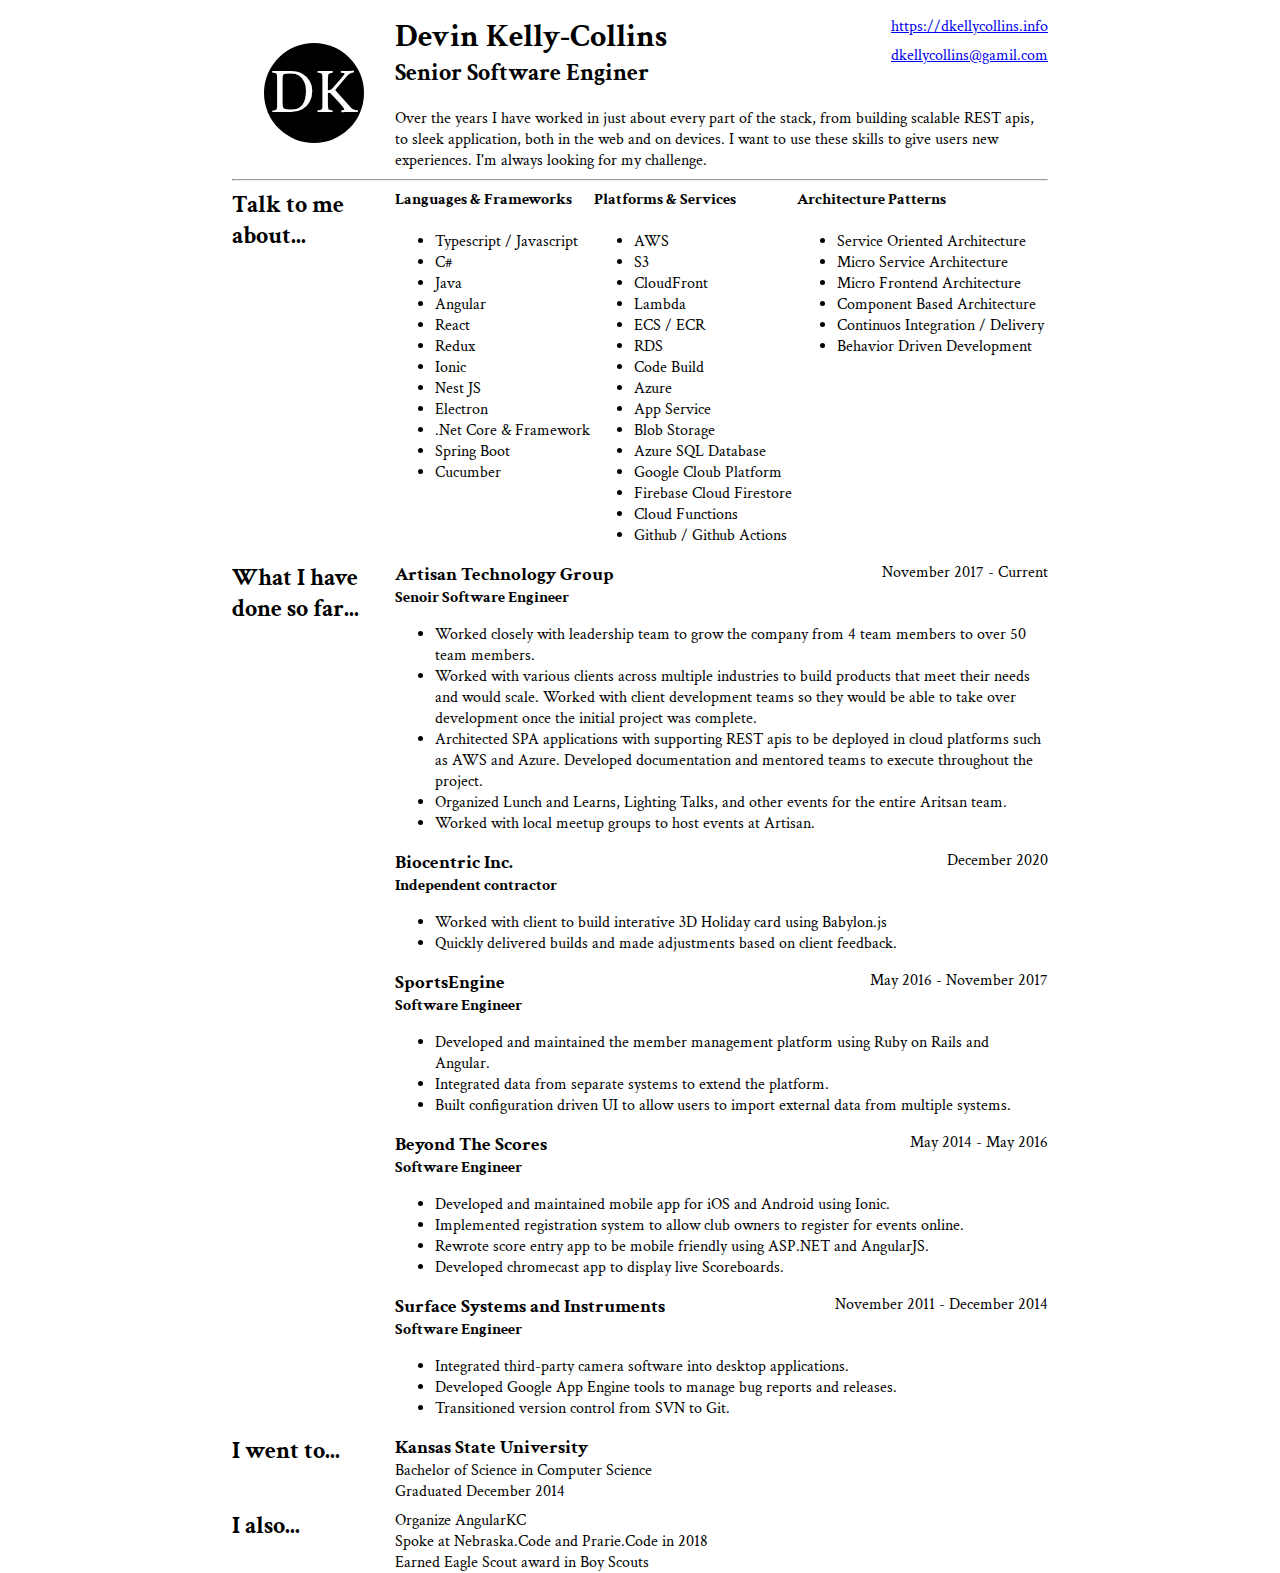
==== public/index.html @ 6f8058c0 "Added workflow to deploy to S3. Moved files into public folder." ====
<html>

<head>
  <link rel="preconnect" href="https://fonts.gstatic.com">
  <link rel="stylesheet"
    href="https://fonts.googleapis.com/css2?family=Crimson+Text:ital,wght@0,400;0,600;1,400;1,600&display=swap">
  <link rel="stylesheet" href="index.css">
</head>

<body>
  <div class="flex-row">
    <div class="flex-row section-header">
      <div class="avatar">DK</div>
    </div>
    <div class="flex-column">
      <div class="flex-row">
        <div>
          <h1 class="margin-bottom-none">Devin Kelly-Collins</h1>
          <h2>Senior Software Enginer</h2>
        </div>
        <div>
          <div class="align-right margin-bottom-small">
            <a href="https://dkellycollins.info">https://dkellycollins.info</a>
          </div>
          <div class="align-right">
            <a href="emailto:dkellycollins@gmail.com">dkellycollins@gamil.com</a>
          </div>
        </div>
      </div>
      <div>
        Over the years I have worked in just about every part of the stack, from building scalable
        REST apis, to sleek application, both in the web and on devices. I want to use these skills
        to give users new experiences. I'm always looking for my challenge.
      </div>
    </div>
  </div>
  <hr />
  <div class="flex-row">
    <h2 class="section-header">Talk to me about...</h2>
    <div class="flex-row">
      <div>
        <h4>Languages & Frameworks</h4>
        <ul>
          <li>Typescript / Javascript</li>
          <li>C#</li>
          <li>Java</li>
          <li>Angular</li>
          <li>React</li>
          <li>Redux</li>
          <li>Ionic</li>
          <li>Nest JS</li>
          <li>Electron</li>
          <li>.Net Core & Framework</li>
          <li>Spring Boot</li>
          <li>Cucumber</li>
        </ul>
      </div>
      <div>
        <h4>Platforms & Services</h4>
        <ul>
          <li>AWS</li>
          <li>S3</li>
          <li>CloudFront</li>
          <li>Lambda</li>
          <li>ECS / ECR</li>
          <li>RDS</li>
          <li>Code Build</li>
          <li>Azure</li>
          <li>App Service</li>
          <li>Blob Storage</li>
          <li>Azure SQL Database</li>
          <li>Google Cloub Platform</li>
          <li>Firebase Cloud Firestore</li>
          <li>Cloud Functions</li>
          <li>Github / Github Actions</li>
        </ul>
      </div>
      <div>
        <h4>Architecture Patterns</h4>
        <ul>
          <li>Service Oriented Architecture</li>
          <li>Micro Service Architecture</li>
          <li>Micro Frontend Architecture</li>
          <li>Component Based Architecture</li>
          <li>Continuos Integration / Delivery</li>
          <li>Behavior Driven Development</li>
        </ul>
      </div>
    </div>
  </div>
  <div class="flex-row">
    <h2 class="section-header">What I have done so far...</h2>
    <div class="flex-column">
      <div>
        <div class="flex-row">
          <div>
            <h3 class="margin-bottom-none">Artisan Technology Group</h3>
            <h4 class="margin-bottom-none">Senoir Software Engineer</h4>
          </div>
          <div class="align-right">
            <span>November 2017 - Current</span>
          </div>
        </div>
        <div>
          <ul>
            <li>Worked closely with leadership team to grow the company from 4 team members to over 50 team members.
            </li>
            <li>Worked with various clients across multiple industries to build products that meet their needs and would
              scale. Worked with client development teams so they would be able to take over development once the
              initial
              project was complete.</li>
            <li>Architected SPA applications with supporting REST apis to be deployed in cloud platforms such as AWS and
              Azure. Developed documentation and mentored teams to execute throughout the project.</li>
            <li>Organized Lunch and Learns, Lighting Talks, and other events for the entire Aritsan team.</li>
            <li>Worked with local meetup groups to host events at Artisan.</li>
          </ul>
        </div>
      </div>
      <div>
        <div class="flex-row">
          <div>
            <h3 class="margin-bottom-none">Biocentric Inc.</h3>
            <h4 class="margin-bottom-none">Independent contractor</h4>
          </div>
          <div class="align-right">December 2020</div>
        </div>
        <div>
          <ul>
            <li>Worked with client to build interative 3D Holiday card using Babylon.js</li>
            <li>Quickly delivered builds and made adjustments based on client feedback.</li>
          </ul>
        </div>
      </div>
      <div>
        <div class="flex-row">
          <div>
            <h3 class="margin-bottom-none">SportsEngine</h3>
            <h4 class="margin-bottom-none">Software Engineer</h4>
          </div>
          <div class="align-right">May 2016 - November 2017</div>
        </div>
        <div>
          <ul>
            <li>Developed and maintained the member management platform using Ruby on Rails and Angular.</li>
            <li>Integrated data from separate systems to extend the platform.</li>
            <li>Built configuration driven UI to allow users to import external data from multiple systems.</li>
          </ul>
        </div>
      </div>
      <div>
        <div class="flex-row">
          <div>
            <h3 class="margin-bottom-none">Beyond The Scores</h3>
            <h4 class="margin-bottom-none">Software Engineer</h4>
          </div>
          <div class="align-right">May 2014 - May 2016</div>
        </div>
        <div>
          <ul>
            <li>Developed and maintained mobile app for iOS and Android using Ionic.</li>
            <li>Implemented registration system to allow club owners to register for events online.</li>
            <li>Rewrote score entry app to be mobile friendly using ASP.NET and AngularJS.</li>
            <li>Developed chromecast app to display live Scoreboards.</li>
          </ul>
        </div>
      </div>
      <div>
        <div class="flex-row">
          <div>
            <h3 class="margin-bottom-none">Surface Systems and Instruments</h3>
            <h4 class="margin-bottom-none">Software Engineer</h4>
          </div>
          <div class="align-right">November 2011 - December 2014</div>
        </div>
        <div>
          <ul>
            <li>Integrated third-party camera software into desktop applications.</li>
            <li>Developed Google App Engine tools to manage bug reports and releases.</li>
            <li>Transitioned version control from SVN to Git.</li>
          </ul>
        </div>
      </div>
    </div>
  </div>
  <div class="flex-row margin-bottom-small">
    <h2 class="section-header">I went to...</h2>
    <div>
      <h3 class="margin-bottom-none">Kansas State University</h3>
      <div>Bachelor of Science in Computer Science</div>
      <div>Graduated December 2014</div>
    </div>
  </div>
  <div class="flex-row">
    <h2 class="section-header">I also...</h2>
    <div>
      <div>Organize AngularKC</div>
      <div>Spoke at Nebraska.Code and Prarie.Code in 2018</div>
      <div>Earned Eagle Scout award in Boy Scouts</div>
    </div>
  </div>
</body>

</html>
---- public/index.css ----
body {
  display: flex;
  flex-direction: column;

  max-width: 8.5in;
  margin: auto;
  padding-top: 16px;

  font-family: "Crimson Text", serif;
}

hr {
  margin-left: 0px;
  margin-right: 0px;
}

h1,
h2,
h3,
h4,
h5,
h6 {
  margin-top: 0px;
}

/* Layout */

.flex-row {
  display: flex;
  flex-direction: row;
}

.flex-row div {
  flex: 1 1 auto;
}

.flex-row .section-header {
  flex-grow: 0;
  flex-shrink: 0;
  flex-basis: auto;
  width: 20%;
}

/* Utilities */

.align-right {
  text-align: right;
}

.align-center {
  text-align: center;
}

.margin-bottom-none {
  margin-bottom: 0px;
}

.margin-bottom-small {
  margin-bottom: 8px;
}

/* Components */

.avatar {
  background: black;
  color: white;

  max-width: 100px;
  max-height: 100px;
  border-radius: 50%;
  margin: auto;

  text-align: center;
  line-height: 100px;
  font-size: 64px;
}
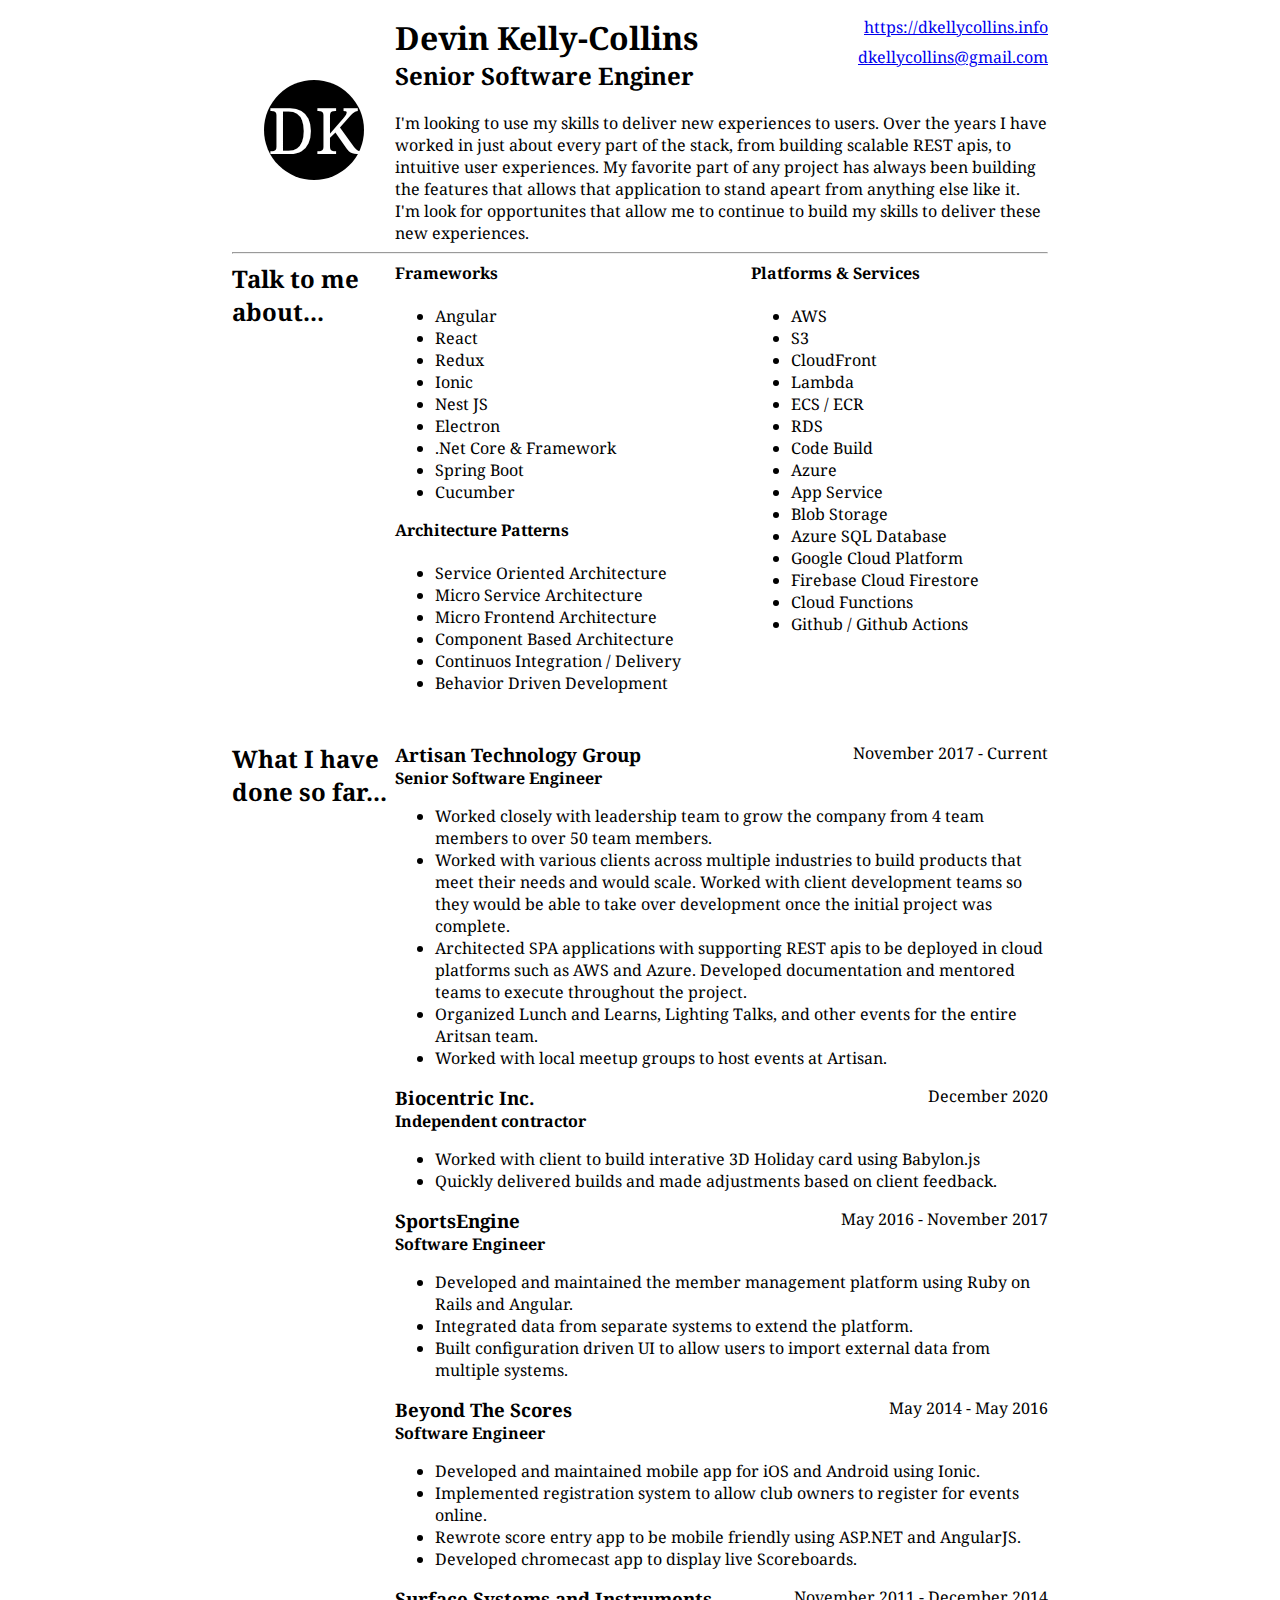
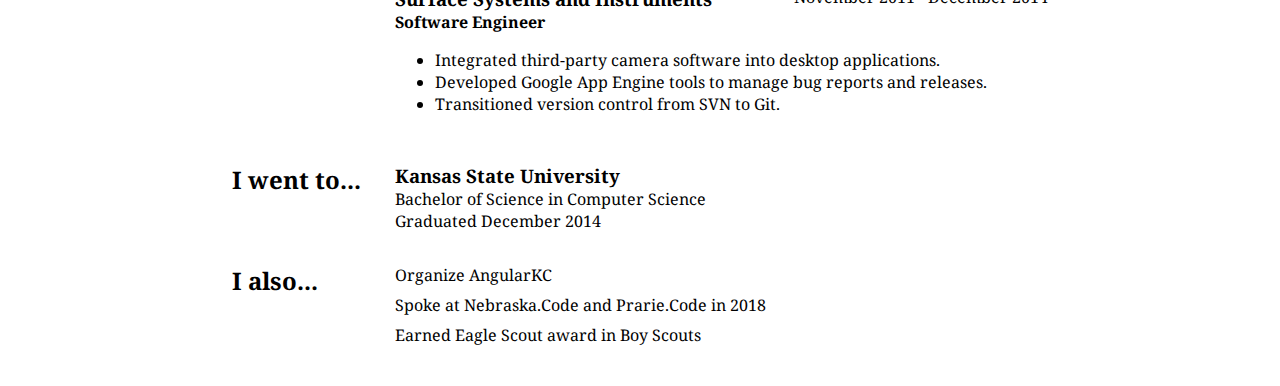
==== commit 9d1420a3: "Updated resume content." ====
--- a/public/index.html
+++ b/public/index.html
@@ -2,8 +2,8 @@
 
 <head>
   <link rel="preconnect" href="https://fonts.gstatic.com">
-  <link rel="stylesheet"
-    href="https://fonts.googleapis.com/css2?family=Crimson+Text:ital,wght@0,400;0,600;1,400;1,600&display=swap">
+  <link href="https://fonts.googleapis.com/css2?family=Noto+Serif:ital,wght@0,400;0,700;1,400;1,700&display=swap"
+    rel="stylesheet">
   <link rel="stylesheet" href="index.css">
 </head>
 
@@ -20,82 +20,80 @@
         </div>
         <div>
           <div class="align-right margin-bottom-small">
-            <a href="https://dkellycollins.info">https://dkellycollins.info</a>
+            <a href="https://dkellycollins.info" target="_blank">https://dkellycollins.info</a>
           </div>
           <div class="align-right">
-            <a href="emailto:dkellycollins@gmail.com">dkellycollins@gamil.com</a>
-          </div>
-        </div>
-      </div>
-      <div>
-        Over the years I have worked in just about every part of the stack, from building scalable
-        REST apis, to sleek application, both in the web and on devices. I want to use these skills
-        to give users new experiences. I'm always looking for my challenge.
+            <a href="mailto:dkellycollins@gmail.com" target="_blank">dkellycollins@gmail.com</a>
+          </div>
+        </div>
+      </div>
+      <div>
+        I'm looking to use my skills to deliver new experiences to users. Over the years I have worked in just about every part of the stack, from 
+        building scalable REST apis, to intuitive user experiences. My favorite part of any project has always been
+        building the features that allows that application to stand apeart from anything else like it. I'm look for opportunites that allow me to
+        continue to build my skills to deliver these new experiences.
       </div>
     </div>
   </div>
   <hr />
-  <div class="flex-row">
+  <div class="flex-row margin-bottom-large">
     <h2 class="section-header">Talk to me about...</h2>
-    <div class="flex-row">
-      <div>
-        <h4>Languages & Frameworks</h4>
-        <ul>
-          <li>Typescript / Javascript</li>
-          <li>C#</li>
-          <li>Java</li>
-          <li>Angular</li>
-          <li>React</li>
-          <li>Redux</li>
-          <li>Ionic</li>
-          <li>Nest JS</li>
-          <li>Electron</li>
-          <li>.Net Core & Framework</li>
-          <li>Spring Boot</li>
-          <li>Cucumber</li>
-        </ul>
-      </div>
-      <div>
-        <h4>Platforms & Services</h4>
-        <ul>
-          <li>AWS</li>
-          <li>S3</li>
-          <li>CloudFront</li>
-          <li>Lambda</li>
-          <li>ECS / ECR</li>
-          <li>RDS</li>
-          <li>Code Build</li>
-          <li>Azure</li>
-          <li>App Service</li>
-          <li>Blob Storage</li>
-          <li>Azure SQL Database</li>
-          <li>Google Cloub Platform</li>
-          <li>Firebase Cloud Firestore</li>
-          <li>Cloud Functions</li>
-          <li>Github / Github Actions</li>
-        </ul>
-      </div>
-      <div>
-        <h4>Architecture Patterns</h4>
-        <ul>
-          <li>Service Oriented Architecture</li>
-          <li>Micro Service Architecture</li>
-          <li>Micro Frontend Architecture</li>
-          <li>Component Based Architecture</li>
-          <li>Continuos Integration / Delivery</li>
-          <li>Behavior Driven Development</li>
-        </ul>
-      </div>
-    </div>
-  </div>
-  <div class="flex-row">
+    <div>
+      <div class="flex-row">
+        <div>
+          <h4>Frameworks</h4>
+          <ul>
+            <li>Angular</li>
+            <li>React</li>
+            <li>Redux</li>
+            <li>Ionic</li>
+            <li>Nest JS</li>
+            <li>Electron</li>
+            <li>.Net Core & Framework</li>
+            <li>Spring Boot</li>
+            <li>Cucumber</li>
+          </ul>
+          <h4>Architecture Patterns</h4>
+          <ul>
+            <li>Service Oriented Architecture</li>
+            <li>Micro Service Architecture</li>
+            <li>Micro Frontend Architecture</li>
+            <li>Component Based Architecture</li>
+            <li>Continuos Integration / Delivery</li>
+            <li>Behavior Driven Development</li>
+          </ul>
+        </div>
+        <div>
+          <h4>Platforms & Services</h4>
+          <ul>
+            <li>AWS</li>
+            <li>S3</li>
+            <li>CloudFront</li>
+            <li>Lambda</li>
+            <li>ECS / ECR</li>
+            <li>RDS</li>
+            <li>Code Build</li>
+            <li>Azure</li>
+            <li>App Service</li>
+            <li>Blob Storage</li>
+            <li>Azure SQL Database</li>
+            <li>Google Cloud Platform</li>
+            <li>Firebase Cloud Firestore</li>
+            <li>Cloud Functions</li>
+            <li>Github / Github Actions</li>
+          </ul>
+        </div>
+      </div>
+    </div>
+  </div>
+  <div class="flex-row margin-bottom-large">
     <h2 class="section-header">What I have done so far...</h2>
     <div class="flex-column">
       <div>
         <div class="flex-row">
           <div>
             <h3 class="margin-bottom-none">Artisan Technology Group</h3>
-            <h4 class="margin-bottom-none">Senoir Software Engineer</h4>
+            <h4 class="margin-bottom-none">Senior Software Engineer</h4>
           </div>
           <div class="align-right">
             <span>November 2017 - Current</span>
@@ -182,7 +180,7 @@
       </div>
     </div>
   </div>
-  <div class="flex-row margin-bottom-small">
+  <div class="flex-row margin-bottom-large">
     <h2 class="section-header">I went to...</h2>
     <div>
       <h3 class="margin-bottom-none">Kansas State University</h3>
@@ -190,12 +188,12 @@
       <div>Graduated December 2014</div>
     </div>
   </div>
-  <div class="flex-row">
+  <div class="flex-row margin-bottom-large">
     <h2 class="section-header">I also...</h2>
     <div>
-      <div>Organize AngularKC</div>
-      <div>Spoke at Nebraska.Code and Prarie.Code in 2018</div>
-      <div>Earned Eagle Scout award in Boy Scouts</div>
+      <div class="margin-bottom-small">Organize AngularKC</div>
+      <div class="margin-bottom-small">Spoke at Nebraska.Code and Prarie.Code in 2018</div>
+      <div class="margin-bottom-small">Earned Eagle Scout award in Boy Scouts</div>
     </div>
   </div>
 </body>
--- a/public/index.css
+++ b/public/index.css
@@ -6,7 +6,7 @@
   margin: auto;
   padding-top: 16px;
 
-  font-family: "Crimson Text", serif;
+  font-family: "Noto Serif", serif;
 }
 
 hr {
@@ -59,6 +59,10 @@
   margin-bottom: 8px;
 }
 
+.margin-bottom-large {
+  margin-bottom: 32px;
+}
+
 /* Components */
 
 .avatar {
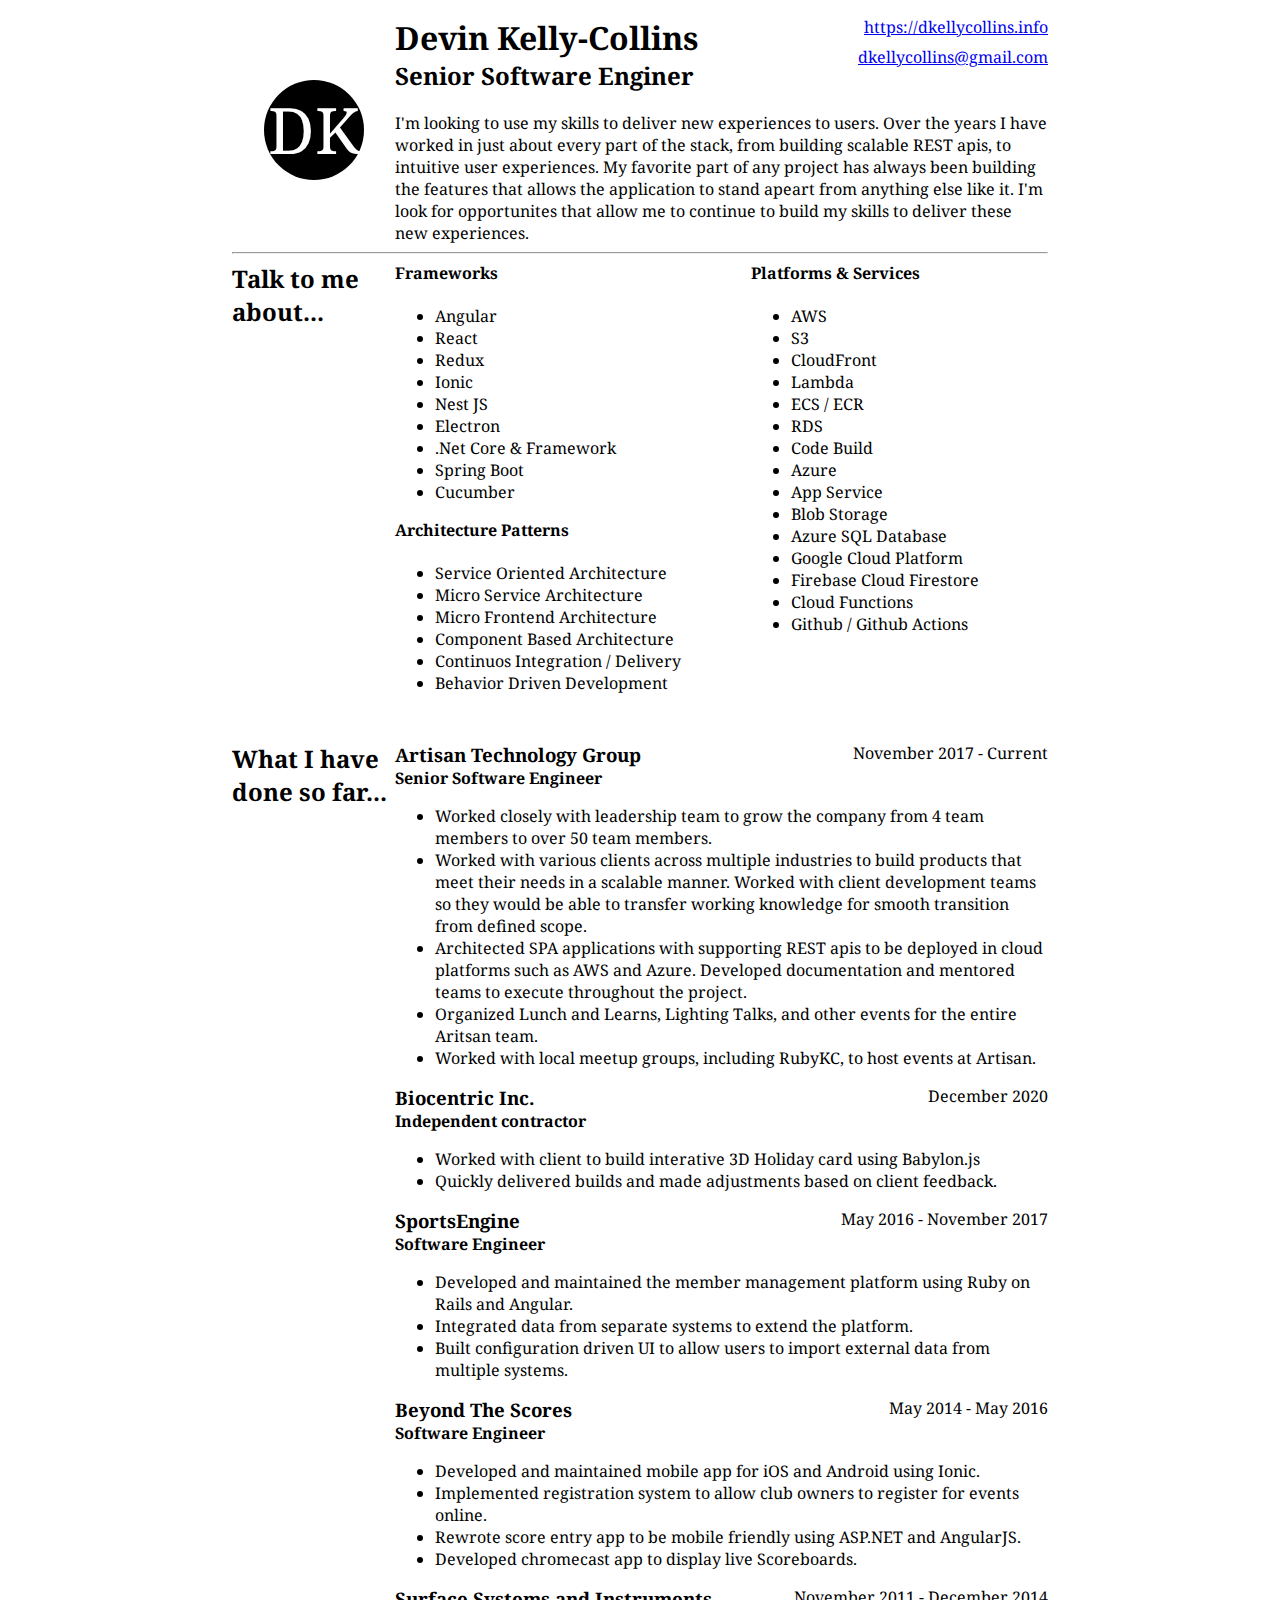
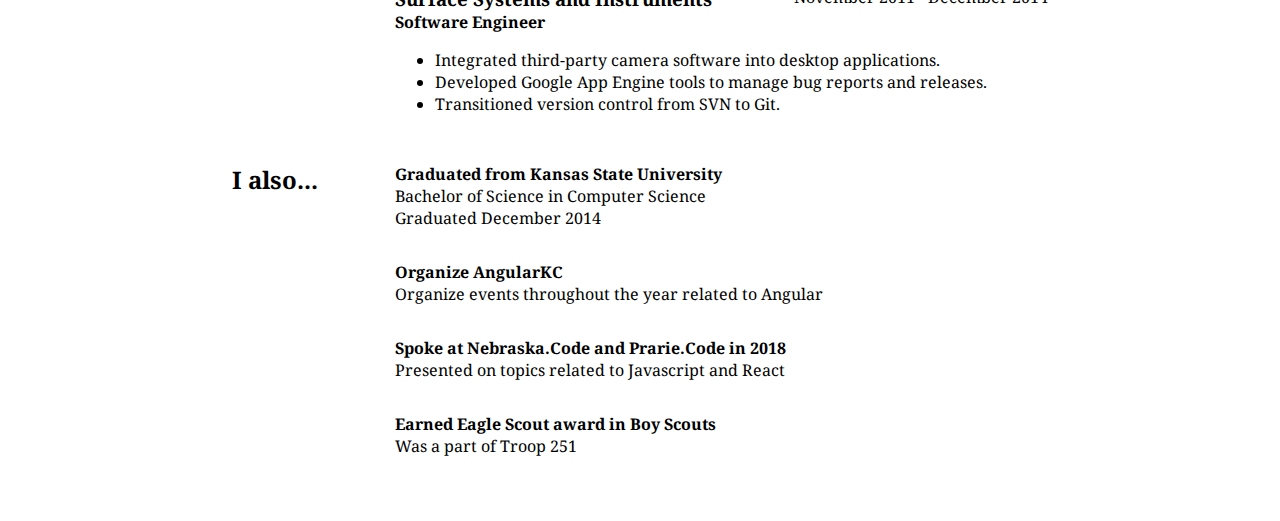
==== commit c2eb5f8f: "Updated resume." ====
--- a/public/index.html
+++ b/public/index.html
@@ -30,7 +30,7 @@
       <div>
         I'm looking to use my skills to deliver new experiences to users. Over the years I have worked in just about every part of the stack, from 
         building scalable REST apis, to intuitive user experiences. My favorite part of any project has always been
-        building the features that allows that application to stand apeart from anything else like it. I'm look for opportunites that allow me to
+        building the features that allows the application to stand apeart from anything else like it. I'm look for opportunites that allow me to
         continue to build my skills to deliver these new experiences.
       </div>
     </div>
@@ -103,14 +103,11 @@
           <ul>
             <li>Worked closely with leadership team to grow the company from 4 team members to over 50 team members.
             </li>
-            <li>Worked with various clients across multiple industries to build products that meet their needs and would
-              scale. Worked with client development teams so they would be able to take over development once the
-              initial
-              project was complete.</li>
+            <li>Worked with various clients across multiple industries to build products that meet their needs in a scalable manner. Worked with client development teams so they would be able to transfer working knowledge for smooth transition from defined scope.</li>
             <li>Architected SPA applications with supporting REST apis to be deployed in cloud platforms such as AWS and
               Azure. Developed documentation and mentored teams to execute throughout the project.</li>
             <li>Organized Lunch and Learns, Lighting Talks, and other events for the entire Aritsan team.</li>
-            <li>Worked with local meetup groups to host events at Artisan.</li>
+            <li>Worked with local meetup groups, including RubyKC, to host events at Artisan.</li>
           </ul>
         </div>
       </div>
@@ -181,19 +178,25 @@
     </div>
   </div>
   <div class="flex-row margin-bottom-large">
-    <h2 class="section-header">I went to...</h2>
-    <div>
-      <h3 class="margin-bottom-none">Kansas State University</h3>
-      <div>Bachelor of Science in Computer Science</div>
-      <div>Graduated December 2014</div>
-    </div>
-  </div>
-  <div class="flex-row margin-bottom-large">
     <h2 class="section-header">I also...</h2>
     <div>
-      <div class="margin-bottom-small">Organize AngularKC</div>
-      <div class="margin-bottom-small">Spoke at Nebraska.Code and Prarie.Code in 2018</div>
-      <div class="margin-bottom-small">Earned Eagle Scout award in Boy Scouts</div>
+      <div class="margin-bottom-large">
+        <h4 class="margin-bottom-none">Graduated from Kansas State University</h4>
+        <div>Bachelor of Science in Computer Science</div>
+        <div>Graduated December 2014</div>
+      </div>
+      <div class="margin-bottom-large">
+        <h4 class="margin-bottom-none">Organize AngularKC</h4>
+        <div>Organize events throughout the year related to Angular</div>
+      </div>
+      <div class="margin-bottom-large">
+        <h4 class="margin-bottom-none">Spoke at Nebraska.Code and Prarie.Code in 2018</h4>
+        <div>Presented on topics related to Javascript and React</div>
+      </div>
+      <div class="margin-bottom-large">
+        <h4 class="margin-bottom-none">Earned Eagle Scout award in Boy Scouts</h4>
+        <div>Was a part of Troop 251</div>
+      </div>
     </div>
   </div>
 </body>
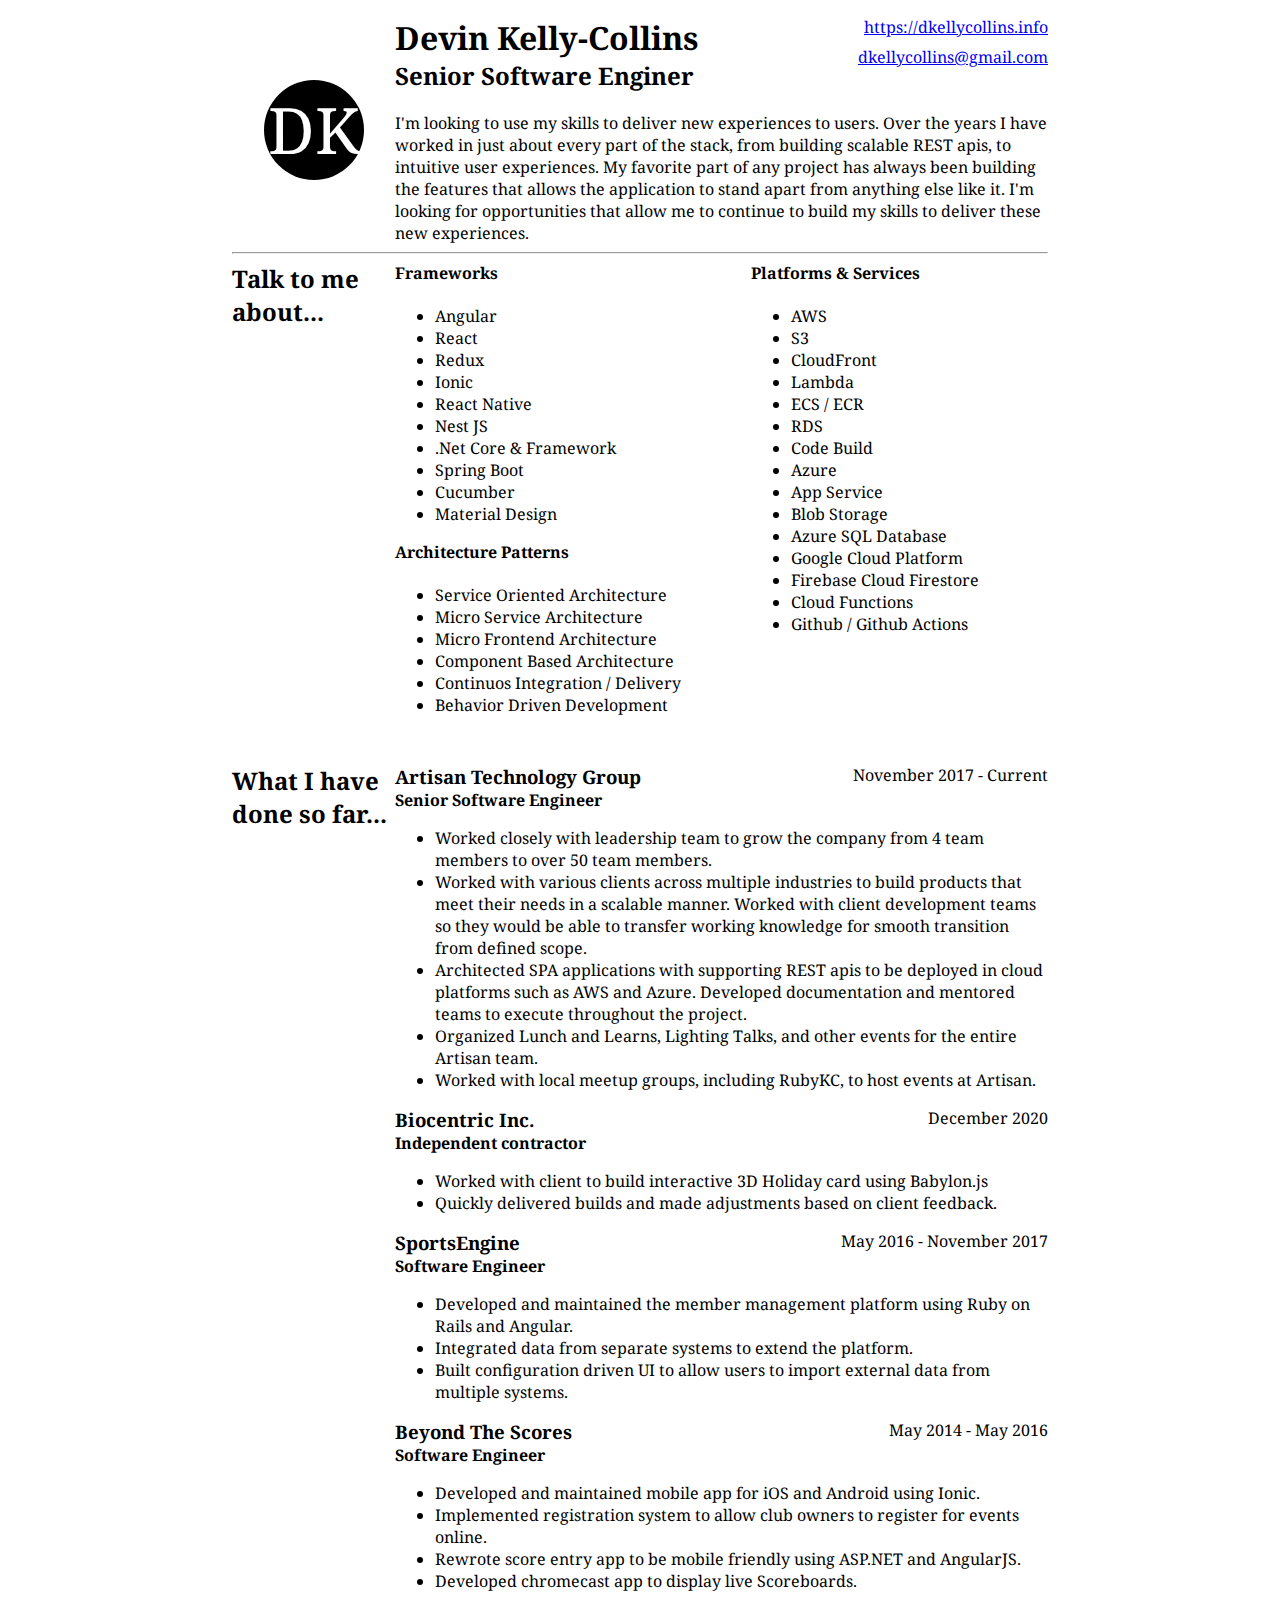
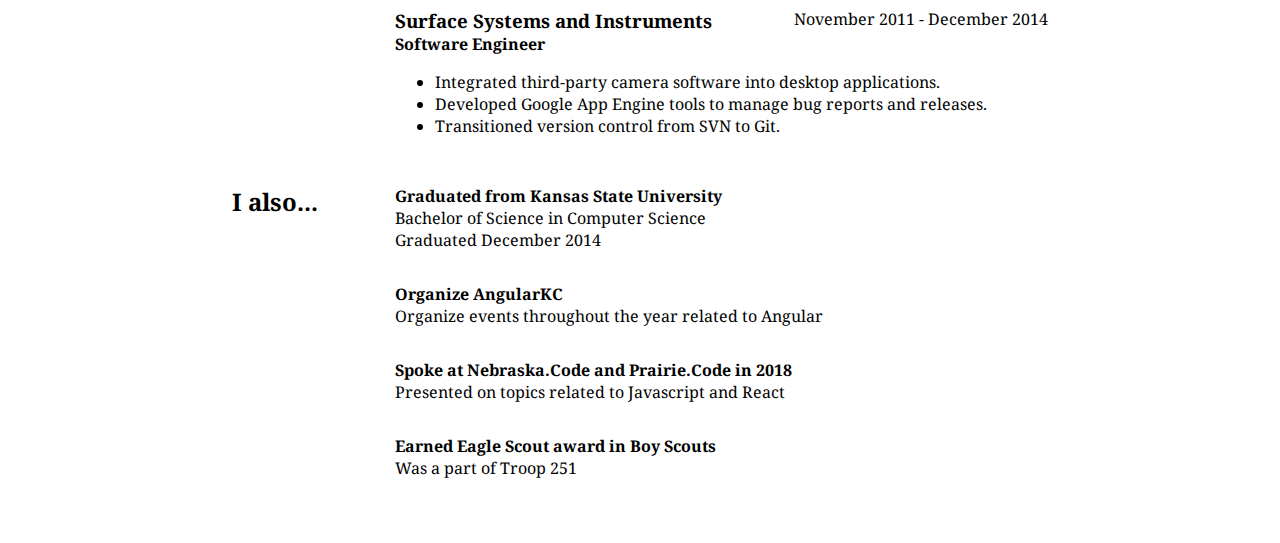
==== commit b8eacae6: "Fixed typos." ====
--- a/public/index.html
+++ b/public/index.html
@@ -30,7 +30,7 @@
       <div>
         I'm looking to use my skills to deliver new experiences to users. Over the years I have worked in just about every part of the stack, from 
         building scalable REST apis, to intuitive user experiences. My favorite part of any project has always been
-        building the features that allows the application to stand apeart from anything else like it. I'm look for opportunites that allow me to
+        building the features that allows the application to stand apart from anything else like it. I'm looking for opportunities that allow me to
         continue to build my skills to deliver these new experiences.
       </div>
     </div>
@@ -47,11 +47,12 @@
             <li>React</li>
             <li>Redux</li>
             <li>Ionic</li>
+            <li>React Native</li>
             <li>Nest JS</li>
-            <li>Electron</li>
             <li>.Net Core & Framework</li>
             <li>Spring Boot</li>
             <li>Cucumber</li>
+            <li>Material Design</li>
           </ul>
           <h4>Architecture Patterns</h4>
           <ul>
@@ -106,7 +107,7 @@
             <li>Worked with various clients across multiple industries to build products that meet their needs in a scalable manner. Worked with client development teams so they would be able to transfer working knowledge for smooth transition from defined scope.</li>
             <li>Architected SPA applications with supporting REST apis to be deployed in cloud platforms such as AWS and
               Azure. Developed documentation and mentored teams to execute throughout the project.</li>
-            <li>Organized Lunch and Learns, Lighting Talks, and other events for the entire Aritsan team.</li>
+            <li>Organized Lunch and Learns, Lighting Talks, and other events for the entire Artisan team.</li>
             <li>Worked with local meetup groups, including RubyKC, to host events at Artisan.</li>
           </ul>
         </div>
@@ -121,7 +122,7 @@
         </div>
         <div>
           <ul>
-            <li>Worked with client to build interative 3D Holiday card using Babylon.js</li>
+            <li>Worked with client to build interactive 3D Holiday card using Babylon.js</li>
             <li>Quickly delivered builds and made adjustments based on client feedback.</li>
           </ul>
         </div>
@@ -190,7 +191,7 @@
         <div>Organize events throughout the year related to Angular</div>
       </div>
       <div class="margin-bottom-large">
-        <h4 class="margin-bottom-none">Spoke at Nebraska.Code and Prarie.Code in 2018</h4>
+        <h4 class="margin-bottom-none">Spoke at Nebraska.Code and Prairie.Code in 2018</h4>
         <div>Presented on topics related to Javascript and React</div>
       </div>
       <div class="margin-bottom-large">
